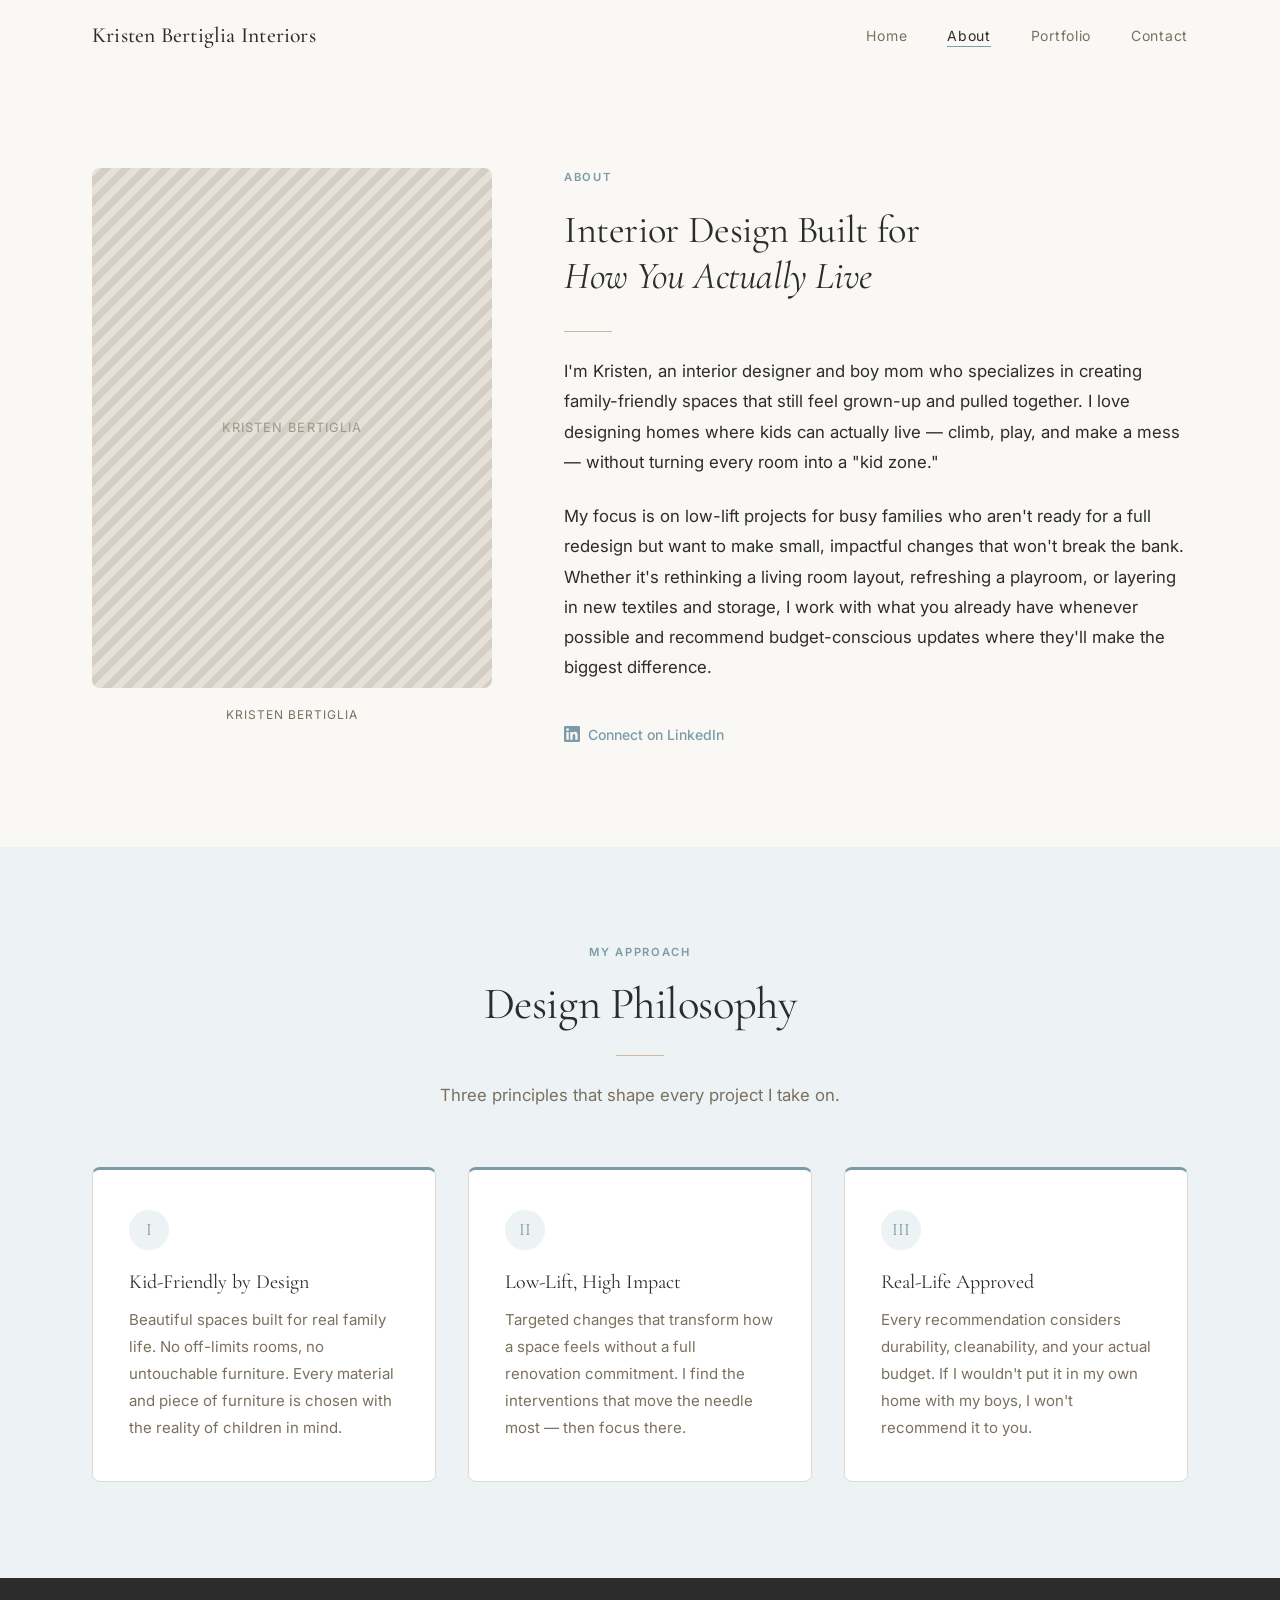
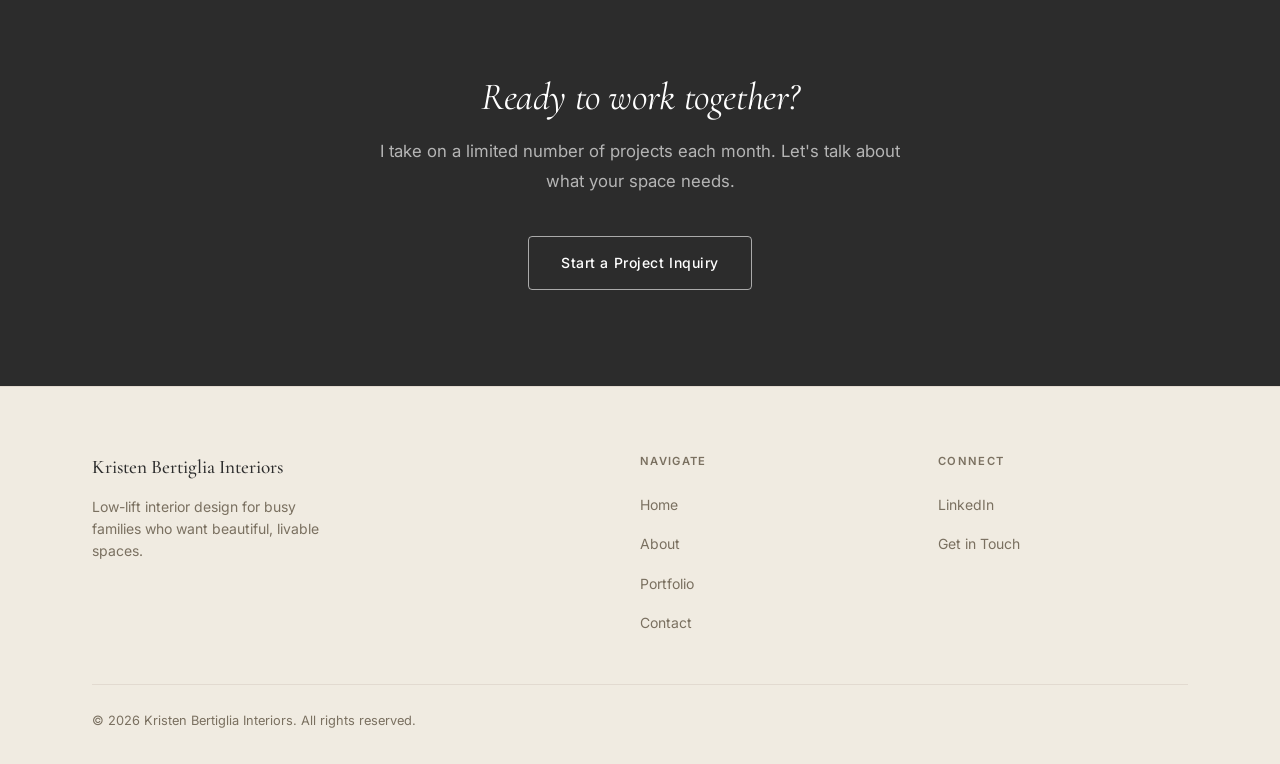
==== about/index.html @ 565deb94 "Initial build: Kristen Bertiglia Interiors website Full static site with Home, About, Portfolio grid" ====
<!DOCTYPE html>
<html lang="en">
<head>
  <meta charset="UTF-8">
  <meta name="viewport" content="width=device-width, initial-scale=1.0">
  <title>About — Kristen Bertiglia Interiors</title>
  <meta name="description" content="I'm Kristen, an interior designer and boy mom who specializes in creating family-friendly spaces that still feel grown-up and pulled together.">
  <link rel="preconnect" href="https://fonts.googleapis.com">
  <link rel="preconnect" href="https://fonts.gstatic.com" crossorigin>
  <link href="https://fonts.googleapis.com/css2?family=Cormorant+Garamond:ital,wght@0,300;0,400;0,500;0,600;1,300;1,400;1,500&family=Inter:wght@300;400;500;600&display=swap" rel="stylesheet">
  <link rel="stylesheet" href="../css/styles.css">
</head>
<body>

  <!-- ─── Navigation ──────────────────────────────────────────────────────── -->
  <nav class="site-nav" role="navigation" aria-label="Main navigation">
    <div class="container nav-inner">
      <a href="/" class="nav-logo">Kristen Bertiglia Interiors</a>
      <button class="nav-hamburger" aria-label="Toggle navigation" aria-expanded="false">
        <span></span>
        <span></span>
        <span></span>
      </button>
      <ul class="nav-links" role="list">
        <li><a href="/">Home</a></li>
        <li><a href="/about/" class="active">About</a></li>
        <li><a href="/portfolio/">Portfolio</a></li>
        <li><a href="/contact/">Contact</a></li>
      </ul>
    </div>
  </nav>

  <main>

    <!-- ─── Intro ──────────────────────────────────────────────────────────── -->
    <section class="section">
      <div class="container">
        <div class="about-intro">
          <!-- Headshot placeholder -->
          <div class="about-headshot fade-in">
            <div class="img-placeholder img-placeholder--portrait" data-label="Kristen Bertiglia"></div>
            <p class="about-name-tag">Kristen Bertiglia</p>
          </div>

          <!-- About text -->
          <div class="about-text fade-in">
            <span class="eyebrow" style="display:block; font-size:0.7rem; font-weight:600; letter-spacing:0.15em; text-transform:uppercase; color:var(--color-accent); margin-bottom:20px;">About</span>
            <h2>Interior Design Built for<br><em>How You Actually Live</em></h2>
            <div class="divider"></div>
            <p>I'm Kristen, an interior designer and boy mom who specializes in creating family-friendly spaces that still feel grown-up and pulled together. I love designing homes where kids can actually live — climb, play, and make a mess — without turning every room into a "kid zone."</p>
            <p>My focus is on low-lift projects for busy families who aren't ready for a full redesign but want to make small, impactful changes that won't break the bank. Whether it's rethinking a living room layout, refreshing a playroom, or layering in new textiles and storage, I work with what you already have whenever possible and recommend budget-conscious updates where they'll make the biggest difference.</p>
            <a href="https://www.linkedin.com/in/kristenbertiglia" target="_blank" rel="noopener noreferrer" class="about-link">
              <svg xmlns="http://www.w3.org/2000/svg" viewBox="0 0 24 24" fill="currentColor" aria-hidden="true">
                <path d="M20.447 20.452h-3.554v-5.569c0-1.328-.027-3.037-1.852-3.037-1.853 0-2.136 1.445-2.136 2.939v5.667H9.351V9h3.414v1.561h.046c.477-.9 1.637-1.85 3.37-1.85 3.601 0 4.267 2.37 4.267 5.455v6.286zM5.337 7.433a2.062 2.062 0 01-2.063-2.065 2.064 2.064 0 112.063 2.065zm1.782 13.019H3.555V9h3.564v11.452zM22.225 0H1.771C.792 0 0 .774 0 1.729v20.542C0 23.227.792 24 1.771 24h20.451C23.2 24 24 23.227 24 22.271V1.729C24 .774 23.2 0 22.222 0h.003z"/>
              </svg>
              Connect on LinkedIn
            </a>
          </div>
        </div>
      </div>
    </section>

    <!-- ─── Design Philosophy ──────────────────────────────────────────────── -->
    <section class="section section--light">
      <div class="container">
        <div class="section-header section-header--center fade-in">
          <span class="eyebrow">My Approach</span>
          <h2>Design Philosophy</h2>
          <div class="divider divider--center"></div>
          <p>Three principles that shape every project I take on.</p>
        </div>
        <div class="grid-3 fade-in">
          <div class="pillar-card">
            <div class="pillar-icon">I</div>
            <h3>Kid-Friendly by Design</h3>
            <p>Beautiful spaces built for real family life. No off-limits rooms, no untouchable furniture. Every material and piece of furniture is chosen with the reality of children in mind.</p>
          </div>
          <div class="pillar-card">
            <div class="pillar-icon">II</div>
            <h3>Low-Lift, High Impact</h3>
            <p>Targeted changes that transform how a space feels without a full renovation commitment. I find the interventions that move the needle most — then focus there.</p>
          </div>
          <div class="pillar-card">
            <div class="pillar-icon">III</div>
            <h3>Real-Life Approved</h3>
            <p>Every recommendation considers durability, cleanability, and your actual budget. If I wouldn't put it in my own home with my boys, I won't recommend it to you.</p>
          </div>
        </div>
      </div>
    </section>

    <!-- ─── CTA ────────────────────────────────────────────────────────────── -->
    <section class="cta-section">
      <div class="container">
        <div class="fade-in">
          <h2>Ready to work together?</h2>
          <p>I take on a limited number of projects each month. Let's talk about what your space needs.</p>
          <a href="/contact/" class="btn btn-outline-white">Start a Project Inquiry</a>
        </div>
      </div>
    </section>

  </main>

  <!-- ─── Footer ────────────────────────────────────────────────────────────── -->
  <footer class="site-footer">
    <div class="container">
      <div class="footer-grid">
        <div>
          <span class="footer-brand-name">Kristen Bertiglia Interiors</span>
          <p class="footer-tagline">Low-lift interior design for busy families who want beautiful, livable spaces.</p>
        </div>
        <div>
          <p class="footer-col-title">Navigate</p>
          <ul class="footer-links">
            <li><a href="/">Home</a></li>
            <li><a href="/about/">About</a></li>
            <li><a href="/portfolio/">Portfolio</a></li>
            <li><a href="/contact/">Contact</a></li>
          </ul>
        </div>
        <div>
          <p class="footer-col-title">Connect</p>
          <ul class="footer-links">
            <li><a href="https://www.linkedin.com/in/kristenbertiglia" target="_blank" rel="noopener noreferrer">LinkedIn</a></li>
            <li><a href="/contact/">Get in Touch</a></li>
          </ul>
        </div>
      </div>
      <div class="footer-bottom">
        <p class="footer-copyright">&copy; 2026 Kristen Bertiglia Interiors. All rights reserved.</p>
      </div>
    </div>
  </footer>

  <script src="../js/projects.js"></script>
  <script src="../js/main.js"></script>

</body>
</html>
---- css/styles.css ----
/* ═══════════════════════════════════════════════════════════════════════════
   Kristen Bertiglia Interiors — Shared Stylesheet
   ═══════════════════════════════════════════════════════════════════════════ */

/* ─── Custom Properties ───────────────────────────────────────────────────── */
:root {
  --color-bg:      #FAF8F5;
  --color-text:    #2C2C2C;
  --color-accent:  #7A9BA8;
  --color-light:   #EDF2F4;
  --color-tan:     #C9B99A;
  --color-tan-light: #F0EBE1;
  --color-border:  #E2DAD0;
  --color-muted:   #7A7060;
  --color-white:   #FFFFFF;

  --font-heading: 'Cormorant Garamond', Georgia, serif;
  --font-body:    'Inter', system-ui, -apple-system, sans-serif;

  --nav-height:   72px;
  --section-pad:  96px;
  --section-pad-sm: 56px;
  --container:    1160px;
  --radius:       4px;
  --radius-md:    8px;

  --shadow-sm: 0 1px 3px rgba(44, 44, 44, 0.06);
  --shadow-md: 0 4px 16px rgba(44, 44, 44, 0.08);
  --shadow-lg: 0 8px 32px rgba(44, 44, 44, 0.10);

  --transition: 0.22s ease;
}

/* ─── Reset & Base ────────────────────────────────────────────────────────── */
*, *::before, *::after {
  box-sizing: border-box;
  margin: 0;
  padding: 0;
}

html {
  scroll-behavior: smooth;
  -webkit-text-size-adjust: 100%;
  font-size: 16px;
}

body {
  font-family: var(--font-body);
  background-color: var(--color-bg);
  color: var(--color-text);
  line-height: 1.7;
  -webkit-font-smoothing: antialiased;
  -moz-osx-font-smoothing: grayscale;
}

img {
  display: block;
  max-width: 100%;
  height: auto;
}

a {
  color: inherit;
  text-decoration: none;
}

ul, ol {
  list-style: none;
}

button, input, select, textarea {
  font-family: inherit;
  font-size: inherit;
}

/* ─── Typography ──────────────────────────────────────────────────────────── */
h1, h2, h3, h4, h5, h6 {
  font-family: var(--font-heading);
  font-weight: 400;
  line-height: 1.2;
  color: var(--color-text);
}

h1 { font-size: clamp(2.4rem, 5vw, 4.2rem); letter-spacing: -0.01em; }
h2 { font-size: clamp(1.9rem, 3.5vw, 3rem);  letter-spacing: -0.01em; }
h3 { font-size: clamp(1.4rem, 2.5vw, 2rem);  }
h4 { font-size: 1.25rem; }

p {
  font-size: 1rem;
  line-height: 1.8;
  color: var(--color-text);
  max-width: 68ch;
}

.text-muted {
  color: var(--color-muted);
  font-size: 0.875rem;
  letter-spacing: 0.06em;
  text-transform: uppercase;
}

/* ─── Layout Utilities ────────────────────────────────────────────────────── */
.container {
  width: 100%;
  max-width: var(--container);
  margin-left: auto;
  margin-right: auto;
  padding-left: 32px;
  padding-right: 32px;
}

.section {
  padding-top: var(--section-pad);
  padding-bottom: var(--section-pad);
}

.section--sm {
  padding-top: var(--section-pad-sm);
  padding-bottom: var(--section-pad-sm);
}

.section--light {
  background-color: var(--color-light);
}

.section--tan {
  background-color: var(--color-tan-light);
}

.grid-2 {
  display: grid;
  grid-template-columns: 1fr 1fr;
  gap: 48px;
}

.grid-3 {
  display: grid;
  grid-template-columns: repeat(3, 1fr);
  gap: 32px;
}

.grid-4 {
  display: grid;
  grid-template-columns: repeat(4, 1fr);
  gap: 24px;
}

/* ─── Fade-in animation ───────────────────────────────────────────────────── */
.fade-in {
  opacity: 0;
  transform: translateY(20px);
  transition: opacity 0.55s ease, transform 0.55s ease;
}

.fade-in.visible {
  opacity: 1;
  transform: translateY(0);
}

/* ─── Buttons ─────────────────────────────────────────────────────────────── */
.btn {
  display: inline-flex;
  align-items: center;
  justify-content: center;
  gap: 8px;
  padding: 14px 32px;
  border-radius: var(--radius);
  font-family: var(--font-body);
  font-size: 0.875rem;
  font-weight: 500;
  letter-spacing: 0.04em;
  cursor: pointer;
  transition: background-color var(--transition), color var(--transition),
              border-color var(--transition), box-shadow var(--transition),
              transform var(--transition);
  border: 1.5px solid transparent;
  white-space: nowrap;
  text-decoration: none;
}

.btn:hover {
  transform: translateY(-1px);
}

.btn-primary {
  background-color: var(--color-accent);
  color: var(--color-white);
  border-color: var(--color-accent);
}

.btn-primary:hover {
  background-color: #6A8B98;
  border-color: #6A8B98;
  box-shadow: var(--shadow-md);
}

.btn-secondary {
  background-color: transparent;
  color: var(--color-text);
  border-color: var(--color-tan);
}

.btn-secondary:hover {
  background-color: var(--color-tan-light);
  border-color: var(--color-tan);
}

.btn-outline-white {
  background-color: transparent;
  color: var(--color-white);
  border-color: rgba(255, 255, 255, 0.6);
}

.btn-outline-white:hover {
  background-color: rgba(255, 255, 255, 0.12);
}

/* ─── Placeholder image ───────────────────────────────────────────────────── */
.img-placeholder {
  background-color: #DDD8D0;
  background-image: linear-gradient(135deg, #E5E0D8 25%, #D4CEC5 25%, #D4CEC5 50%, #E5E0D8 50%, #E5E0D8 75%, #D4CEC5 75%, #D4CEC5);
  background-size: 20px 20px;
  display: flex;
  align-items: center;
  justify-content: center;
  width: 100%;
  position: relative;
  overflow: hidden;
}

.img-placeholder::after {
  content: attr(data-label);
  position: absolute;
  inset: 0;
  display: flex;
  align-items: center;
  justify-content: center;
  color: #9E978C;
  font-family: var(--font-body);
  font-size: 0.8rem;
  letter-spacing: 0.08em;
  text-transform: uppercase;
}

.img-placeholder--4x3 { padding-bottom: 75%; }
.img-placeholder--3x2 { padding-bottom: 66.67%; }
.img-placeholder--1x1 { padding-bottom: 100%; }
.img-placeholder--16x9 { padding-bottom: 56.25%; }
.img-placeholder--portrait { padding-bottom: 130%; }

/* ─── Navigation ──────────────────────────────────────────────────────────── */
.site-nav {
  position: sticky;
  top: 0;
  z-index: 100;
  height: var(--nav-height);
  background-color: var(--color-bg);
  border-bottom: 1px solid transparent;
  transition: border-color var(--transition), box-shadow var(--transition);
}

.site-nav.scrolled {
  border-bottom-color: var(--color-border);
  box-shadow: var(--shadow-sm);
}

.nav-inner {
  height: 100%;
  display: flex;
  align-items: center;
  justify-content: space-between;
  gap: 32px;
}

.nav-logo {
  font-family: var(--font-heading);
  font-size: 1.35rem;
  font-weight: 500;
  color: var(--color-text);
  letter-spacing: 0.01em;
  flex-shrink: 0;
  line-height: 1.2;
  text-decoration: none;
}

.nav-logo:hover {
  color: var(--color-accent);
}

.nav-links {
  display: flex;
  align-items: center;
  gap: 40px;
}

.nav-links a {
  font-family: var(--font-body);
  font-size: 0.875rem;
  font-weight: 400;
  letter-spacing: 0.05em;
  color: var(--color-muted);
  text-decoration: none;
  transition: color var(--transition);
  position: relative;
}

.nav-links a::after {
  content: '';
  position: absolute;
  bottom: -3px;
  left: 0;
  width: 0;
  height: 1px;
  background-color: var(--color-accent);
  transition: width var(--transition);
}

.nav-links a:hover,
.nav-links a.active {
  color: var(--color-text);
}

.nav-links a:hover::after,
.nav-links a.active::after {
  width: 100%;
}

/* Hamburger */
.nav-hamburger {
  display: none;
  flex-direction: column;
  justify-content: center;
  align-items: center;
  gap: 5px;
  width: 40px;
  height: 40px;
  background: none;
  border: none;
  cursor: pointer;
  padding: 4px;
  border-radius: var(--radius);
  transition: background-color var(--transition);
}

.nav-hamburger:hover {
  background-color: var(--color-light);
}

.nav-hamburger span {
  display: block;
  width: 22px;
  height: 1.5px;
  background-color: var(--color-text);
  border-radius: 2px;
  transition: transform var(--transition), opacity var(--transition);
  transform-origin: center;
}

.nav-hamburger.active span:nth-child(1) {
  transform: translateY(6.5px) rotate(45deg);
}

.nav-hamburger.active span:nth-child(2) {
  opacity: 0;
}

.nav-hamburger.active span:nth-child(3) {
  transform: translateY(-6.5px) rotate(-45deg);
}

/* ─── Footer ──────────────────────────────────────────────────────────────── */
.site-footer {
  background-color: var(--color-tan-light);
  border-top: 1px solid var(--color-border);
  padding-top: 64px;
  padding-bottom: 32px;
}

.footer-grid {
  display: grid;
  grid-template-columns: 2fr 1fr 1fr;
  gap: 48px;
  margin-bottom: 48px;
}

.footer-brand-name {
  font-family: var(--font-heading);
  font-size: 1.2rem;
  font-weight: 500;
  color: var(--color-text);
  margin-bottom: 12px;
  display: block;
}

.footer-tagline {
  font-size: 0.875rem;
  color: var(--color-muted);
  line-height: 1.6;
  max-width: 28ch;
}

.footer-col-title {
  font-family: var(--font-body);
  font-size: 0.7rem;
  font-weight: 600;
  letter-spacing: 0.12em;
  text-transform: uppercase;
  color: var(--color-muted);
  margin-bottom: 20px;
}

.footer-links {
  display: flex;
  flex-direction: column;
  gap: 12px;
}

.footer-links a {
  font-size: 0.875rem;
  color: var(--color-muted);
  text-decoration: none;
  transition: color var(--transition);
}

.footer-links a:hover {
  color: var(--color-text);
}

.footer-bottom {
  padding-top: 24px;
  border-top: 1px solid var(--color-border);
  display: flex;
  align-items: center;
  justify-content: space-between;
  gap: 16px;
}

.footer-copyright {
  font-size: 0.8rem;
  color: var(--color-muted);
}

/* ─── Section Header ──────────────────────────────────────────────────────── */
.section-header {
  margin-bottom: 56px;
}

.section-header--center {
  text-align: center;
}

.section-header .eyebrow {
  display: block;
  font-size: 0.7rem;
  font-weight: 600;
  letter-spacing: 0.15em;
  text-transform: uppercase;
  color: var(--color-accent);
  margin-bottom: 16px;
}

.section-header h2 {
  margin-bottom: 16px;
}

.section-header p {
  color: var(--color-muted);
  font-size: 1.05rem;
}

.section-header--center p {
  margin-left: auto;
  margin-right: auto;
}

/* ─── Hero ────────────────────────────────────────────────────────────────── */
.hero {
  padding-top: calc(var(--section-pad) * 1.4);
  padding-bottom: calc(var(--section-pad) * 1.4);
  background-color: var(--color-bg);
  position: relative;
  overflow: hidden;
}

.hero::before {
  content: '';
  position: absolute;
  top: -60px;
  right: -120px;
  width: 480px;
  height: 480px;
  background: radial-gradient(circle, rgba(201, 185, 154, 0.18) 0%, transparent 70%);
  pointer-events: none;
}

.hero::after {
  content: '';
  position: absolute;
  bottom: -80px;
  left: -80px;
  width: 360px;
  height: 360px;
  background: radial-gradient(circle, rgba(122, 155, 168, 0.12) 0%, transparent 70%);
  pointer-events: none;
}

.hero-content {
  position: relative;
  z-index: 1;
  max-width: 820px;
}

.hero-eyebrow {
  display: inline-block;
  font-size: 0.7rem;
  font-weight: 600;
  letter-spacing: 0.15em;
  text-transform: uppercase;
  color: var(--color-accent);
  margin-bottom: 28px;
}

.hero h1 {
  font-size: clamp(2.6rem, 5.5vw, 4.8rem);
  line-height: 1.1;
  margin-bottom: 28px;
  font-style: italic;
  font-weight: 400;
}

.hero h1 em {
  font-style: normal;
  color: var(--color-accent);
}

.hero-sub {
  font-size: 1.1rem;
  color: var(--color-muted);
  line-height: 1.75;
  margin-bottom: 44px;
  max-width: 58ch;
}

.hero-actions {
  display: flex;
  gap: 16px;
  flex-wrap: wrap;
}

/* ─── Services Cards ──────────────────────────────────────────────────────── */
.service-card {
  padding: 40px 36px;
  background-color: var(--color-white);
  border: 1px solid var(--color-border);
  border-radius: var(--radius-md);
  transition: box-shadow var(--transition), transform var(--transition), border-color var(--transition);
}

.service-card:hover {
  box-shadow: var(--shadow-md);
  transform: translateY(-3px);
  border-color: var(--color-tan);
}

.service-card-number {
  display: inline-block;
  font-family: var(--font-heading);
  font-size: 2rem;
  color: var(--color-tan);
  margin-bottom: 20px;
  line-height: 1;
}

.service-card h3 {
  font-size: 1.3rem;
  margin-bottom: 14px;
}

.service-card p {
  font-size: 0.9375rem;
  color: var(--color-muted);
  line-height: 1.75;
  max-width: none;
}

/* ─── Portfolio Cards ─────────────────────────────────────────────────────── */
.project-card {
  display: block;
  background: var(--color-white);
  border: 1px solid var(--color-border);
  border-radius: var(--radius-md);
  overflow: hidden;
  text-decoration: none;
  transition: box-shadow var(--transition), transform var(--transition);
}

.project-card:hover {
  box-shadow: var(--shadow-lg);
  transform: translateY(-4px);
}

.project-card:hover .project-card-img .img-placeholder {
  transform: scale(1.03);
}

.project-card-img {
  overflow: hidden;
}

.project-card-img .img-placeholder {
  transition: transform 0.4s ease;
}

.project-card-body {
  padding: 24px 28px 28px;
}

.project-card-tag {
  display: inline-block;
  font-size: 0.68rem;
  font-weight: 600;
  letter-spacing: 0.1em;
  text-transform: uppercase;
  color: var(--color-accent);
  margin-bottom: 10px;
}

.project-card-title {
  font-family: var(--font-heading);
  font-size: 1.35rem;
  font-weight: 400;
  color: var(--color-text);
  margin-bottom: 6px;
  line-height: 1.25;
}

.project-card-location {
  font-size: 0.8rem;
  color: var(--color-muted);
  letter-spacing: 0.03em;
}

/* Portfolio grid page */
.portfolio-grid {
  display: grid;
  grid-template-columns: repeat(3, 1fr);
  gap: 28px;
}

/* ─── Featured Projects Strip ─────────────────────────────────────────────── */
.featured-strip {
  display: grid;
  grid-template-columns: repeat(3, 1fr);
  gap: 28px;
}

/* ─── CTA Section ─────────────────────────────────────────────────────────── */
.cta-section {
  background-color: var(--color-text);
  color: var(--color-white);
  padding-top: 96px;
  padding-bottom: 96px;
  text-align: center;
}

.cta-section h2 {
  color: var(--color-white);
  font-size: clamp(1.8rem, 3vw, 2.8rem);
  margin-bottom: 16px;
  font-style: italic;
}

.cta-section p {
  color: rgba(255, 255, 255, 0.65);
  font-size: 1.05rem;
  margin: 0 auto 40px;
  max-width: 50ch;
}

/* ─── About Page ──────────────────────────────────────────────────────────── */
.about-intro {
  display: grid;
  grid-template-columns: 400px 1fr;
  gap: 72px;
  align-items: start;
}

.about-headshot {
  position: sticky;
  top: calc(var(--nav-height) + 32px);
}

.about-headshot .img-placeholder {
  border-radius: var(--radius-md);
}

.about-name-tag {
  font-family: var(--font-body);
  font-size: 0.75rem;
  letter-spacing: 0.08em;
  text-transform: uppercase;
  color: var(--color-muted);
  margin-top: 16px;
  text-align: center;
}

.about-text h2 {
  font-size: clamp(1.8rem, 3vw, 2.6rem);
  margin-bottom: 32px;
}

.about-text p {
  font-size: 1.05rem;
  color: var(--color-text);
  margin-bottom: 24px;
  max-width: none;
}

.about-link {
  display: inline-flex;
  align-items: center;
  gap: 8px;
  font-size: 0.875rem;
  color: var(--color-accent);
  text-decoration: none;
  font-weight: 500;
  margin-top: 16px;
  transition: color var(--transition);
}

.about-link:hover {
  color: #5F8290;
}

.about-link svg {
  width: 16px;
  height: 16px;
}

/* Philosophy pillars */
.pillar-card {
  padding: 40px 36px;
  background: var(--color-white);
  border: 1px solid var(--color-border);
  border-radius: var(--radius-md);
  border-top: 3px solid var(--color-accent);
}

.pillar-icon {
  width: 40px;
  height: 40px;
  border-radius: 50%;
  background-color: var(--color-light);
  display: flex;
  align-items: center;
  justify-content: center;
  margin-bottom: 20px;
  font-family: var(--font-heading);
  font-size: 1.1rem;
  color: var(--color-accent);
}

.pillar-card h3 {
  font-size: 1.25rem;
  margin-bottom: 12px;
}

.pillar-card p {
  font-size: 0.9375rem;
  color: var(--color-muted);
  max-width: none;
}

/* ─── Portfolio Page ──────────────────────────────────────────────────────── */
.portfolio-header {
  padding-top: calc(var(--section-pad) * 0.9);
  padding-bottom: 56px;
  border-bottom: 1px solid var(--color-border);
  margin-bottom: 56px;
}

.portfolio-header h1 {
  margin-bottom: 16px;
  font-style: italic;
}

.portfolio-header p {
  font-size: 1.05rem;
  color: var(--color-muted);
  max-width: 52ch;
}

/* ─── Project Detail Page ─────────────────────────────────────────────────── */
.project-detail-hero {
  padding-top: calc(var(--section-pad) * 0.9);
  padding-bottom: 56px;
  border-bottom: 1px solid var(--color-border);
}

.project-back {
  display: inline-flex;
  align-items: center;
  gap: 6px;
  font-size: 0.8rem;
  color: var(--color-muted);
  text-decoration: none;
  letter-spacing: 0.05em;
  margin-bottom: 40px;
  transition: color var(--transition);
}

.project-back:hover {
  color: var(--color-text);
}

.project-back svg {
  width: 14px;
  height: 14px;
}

.project-detail-hero h1 {
  margin-bottom: 12px;
  font-style: italic;
}

.project-detail-location {
  font-size: 0.875rem;
  color: var(--color-muted);
  margin-bottom: 40px;
  display: flex;
  align-items: center;
  gap: 8px;
}

.project-meta-row {
  display: grid;
  grid-template-columns: repeat(3, 1fr);
  gap: 24px;
  padding: 32px 0;
  border-top: 1px solid var(--color-border);
  border-bottom: 1px solid var(--color-border);
}

.project-meta-item label {
  display: block;
  font-size: 0.7rem;
  font-weight: 600;
  letter-spacing: 0.12em;
  text-transform: uppercase;
  color: var(--color-muted);
  margin-bottom: 8px;
}

.project-meta-item span,
.project-meta-item p {
  font-size: 0.9375rem;
  color: var(--color-text);
  font-weight: 400;
  line-height: 1.6;
  max-width: none;
}

.project-services-list {
  display: flex;
  flex-wrap: wrap;
  gap: 8px;
  margin-top: 4px;
}

.service-tag {
  display: inline-block;
  padding: 4px 12px;
  background-color: var(--color-light);
  border-radius: 100px;
  font-size: 0.775rem;
  color: var(--color-text);
  letter-spacing: 0.02em;
}

.project-body {
  padding-top: 64px;
  padding-bottom: 64px;
}

.project-body-inner {
  display: grid;
  grid-template-columns: 1fr 340px;
  gap: 80px;
  align-items: start;
}

.project-narrative p {
  font-size: 1.0625rem;
  line-height: 1.85;
  color: var(--color-text);
  margin-bottom: 24px;
  max-width: none;
}

.project-narrative p:last-child {
  margin-bottom: 0;
}

.project-scope-box {
  background: var(--color-tan-light);
  border: 1px solid var(--color-border);
  border-radius: var(--radius-md);
  padding: 32px;
  position: sticky;
  top: calc(var(--nav-height) + 32px);
}

.project-scope-box label {
  display: block;
  font-size: 0.68rem;
  font-weight: 600;
  letter-spacing: 0.12em;
  text-transform: uppercase;
  color: var(--color-accent);
  margin-bottom: 12px;
}

.project-scope-box p {
  font-size: 0.9375rem;
  color: var(--color-text);
  line-height: 1.7;
  max-width: none;
  margin-bottom: 0;
}

.project-gallery {
  padding-bottom: 80px;
}

.project-gallery-grid {
  display: grid;
  grid-template-columns: repeat(2, 1fr);
  gap: 20px;
}

.project-gallery-grid .img-placeholder:first-child:nth-last-child(odd):last-child {
  grid-column: 1 / -1;
}

/* ─── Contact Page ────────────────────────────────────────────────────────── */
.contact-layout {
  display: grid;
  grid-template-columns: 1fr 480px;
  gap: 80px;
  align-items: start;
}

.contact-intro h1 {
  font-size: clamp(2rem, 3.5vw, 3.2rem);
  margin-bottom: 24px;
  font-style: italic;
}

.contact-intro p {
  font-size: 1.05rem;
  color: var(--color-muted);
  margin-bottom: 40px;
  max-width: none;
}

.contact-detail-list {
  display: flex;
  flex-direction: column;
  gap: 20px;
  margin-top: 48px;
  padding-top: 40px;
  border-top: 1px solid var(--color-border);
}

.contact-detail {
  display: flex;
  align-items: flex-start;
  gap: 16px;
}

.contact-detail-icon {
  width: 36px;
  height: 36px;
  border-radius: 50%;
  background-color: var(--color-light);
  display: flex;
  align-items: center;
  justify-content: center;
  flex-shrink: 0;
  color: var(--color-accent);
}

.contact-detail-icon svg {
  width: 16px;
  height: 16px;
}

.contact-detail-text {
  padding-top: 4px;
}

.contact-detail-text label {
  display: block;
  font-size: 0.7rem;
  font-weight: 600;
  letter-spacing: 0.1em;
  text-transform: uppercase;
  color: var(--color-muted);
  margin-bottom: 4px;
}

.contact-detail-text a,
.contact-detail-text span {
  font-size: 0.9375rem;
  color: var(--color-text);
  text-decoration: none;
  transition: color var(--transition);
}

.contact-detail-text a:hover {
  color: var(--color-accent);
}

/* Contact Form */
.contact-form-wrap {
  background: var(--color-white);
  border: 1px solid var(--color-border);
  border-radius: var(--radius-md);
  padding: 48px 44px;
  box-shadow: var(--shadow-sm);
}

.contact-form-wrap h2 {
  font-size: 1.6rem;
  margin-bottom: 32px;
}

.form-row {
  display: grid;
  grid-template-columns: 1fr 1fr;
  gap: 16px;
}

.form-group {
  display: flex;
  flex-direction: column;
  gap: 8px;
  margin-bottom: 20px;
}

.form-group label {
  font-size: 0.78rem;
  font-weight: 500;
  letter-spacing: 0.05em;
  text-transform: uppercase;
  color: var(--color-muted);
}

.form-group input,
.form-group select,
.form-group textarea {
  padding: 12px 16px;
  border: 1.5px solid var(--color-border);
  border-radius: var(--radius);
  background: var(--color-bg);
  color: var(--color-text);
  font-size: 0.9375rem;
  transition: border-color var(--transition), box-shadow var(--transition);
  -webkit-appearance: none;
  appearance: none;
  outline: none;
  width: 100%;
}

.form-group select {
  background-image: url("data:image/svg+xml,%3Csvg xmlns='http://www.w3.org/2000/svg' width='12' height='8' viewBox='0 0 12 8'%3E%3Cpath d='M1 1l5 5 5-5' stroke='%237A7060' stroke-width='1.5' fill='none' stroke-linecap='round' stroke-linejoin='round'/%3E%3C/svg%3E");
  background-repeat: no-repeat;
  background-position: right 14px center;
  padding-right: 36px;
  cursor: pointer;
}

.form-group input:focus,
.form-group select:focus,
.form-group textarea:focus {
  border-color: var(--color-accent);
  box-shadow: 0 0 0 3px rgba(122, 155, 168, 0.15);
}

.form-group textarea {
  resize: vertical;
  min-height: 120px;
  line-height: 1.6;
}

.form-group input::placeholder,
.form-group textarea::placeholder {
  color: var(--color-muted);
  opacity: 0.6;
}

.form-submit {
  margin-top: 8px;
  width: 100%;
}

.form-note {
  font-size: 0.78rem;
  color: var(--color-muted);
  text-align: center;
  margin-top: 16px;
  line-height: 1.5;
}

/* ─── Page Not Found / Error ──────────────────────────────────────────────── */
.error-page {
  min-height: 60vh;
  display: flex;
  align-items: center;
  justify-content: center;
  text-align: center;
}

.error-page h1 {
  font-size: 4rem;
  color: var(--color-tan);
  margin-bottom: 16px;
}

.error-page p {
  color: var(--color-muted);
  margin: 0 auto 32px;
}

/* ─── Divider ─────────────────────────────────────────────────────────────── */
.divider {
  width: 48px;
  height: 1px;
  background-color: var(--color-tan);
  margin: 24px 0;
}

.divider--center {
  margin-left: auto;
  margin-right: auto;
}

/* ════════════════════════════════════════════════════════════════════════════
   RESPONSIVE
   ════════════════════════════════════════════════════════════════════════════ */

@media (max-width: 1024px) {
  :root {
    --section-pad: 72px;
  }

  .container {
    padding-left: 24px;
    padding-right: 24px;
  }

  .about-intro {
    grid-template-columns: 320px 1fr;
    gap: 48px;
  }

  .contact-layout {
    grid-template-columns: 1fr;
    gap: 56px;
  }

  .contact-form-wrap {
    padding: 40px 36px;
  }

  .portfolio-grid {
    grid-template-columns: repeat(2, 1fr);
    gap: 24px;
  }

  .project-body-inner {
    grid-template-columns: 1fr;
    gap: 40px;
  }

  .project-scope-box {
    position: static;
    order: -1;
  }

  .footer-grid {
    grid-template-columns: 1fr 1fr;
    gap: 36px;
  }

  .footer-grid > *:first-child {
    grid-column: 1 / -1;
  }
}

@media (max-width: 768px) {
  :root {
    --section-pad: 56px;
    --nav-height: 64px;
  }

  .container {
    padding-left: 20px;
    padding-right: 20px;
  }

  /* Nav mobile */
  .nav-hamburger {
    display: flex;
  }

  .nav-links {
    position: fixed;
    top: var(--nav-height);
    left: 0;
    right: 0;
    bottom: 0;
    background-color: var(--color-bg);
    flex-direction: column;
    align-items: center;
    justify-content: center;
    gap: 36px;
    opacity: 0;
    pointer-events: none;
    transition: opacity var(--transition);
    z-index: 99;
    border-top: 1px solid var(--color-border);
  }

  .nav-links.open {
    opacity: 1;
    pointer-events: auto;
  }

  .nav-links a {
    font-size: 1.1rem;
    letter-spacing: 0.08em;
  }

  /* Grid adjustments */
  .grid-2,
  .grid-3,
  .grid-4,
  .featured-strip,
  .portfolio-grid {
    grid-template-columns: 1fr;
    gap: 24px;
  }

  .hero h1 {
    font-size: clamp(2.2rem, 8vw, 3rem);
  }

  .hero-actions {
    flex-direction: column;
    align-items: flex-start;
  }

  .about-intro {
    grid-template-columns: 1fr;
    gap: 40px;
  }

  .about-headshot {
    position: static;
    max-width: 280px;
  }

  .project-meta-row {
    grid-template-columns: 1fr;
    gap: 20px;
  }

  .project-gallery-grid {
    grid-template-columns: 1fr;
  }

  .form-row {
    grid-template-columns: 1fr;
  }

  .contact-form-wrap {
    padding: 32px 24px;
  }

  .footer-grid {
    grid-template-columns: 1fr;
    gap: 36px;
  }

  .footer-bottom {
    flex-direction: column;
    text-align: center;
    gap: 8px;
  }

  .cta-section {
    padding-top: 64px;
    padding-bottom: 64px;
  }
}

@media (max-width: 480px) {
  .container {
    padding-left: 16px;
    padding-right: 16px;
  }

  .service-card,
  .pillar-card {
    padding: 32px 24px;
  }

  .hero {
    padding-top: 64px;
    padding-bottom: 64px;
  }

  .btn {
    padding: 13px 26px;
    font-size: 0.825rem;
  }
}
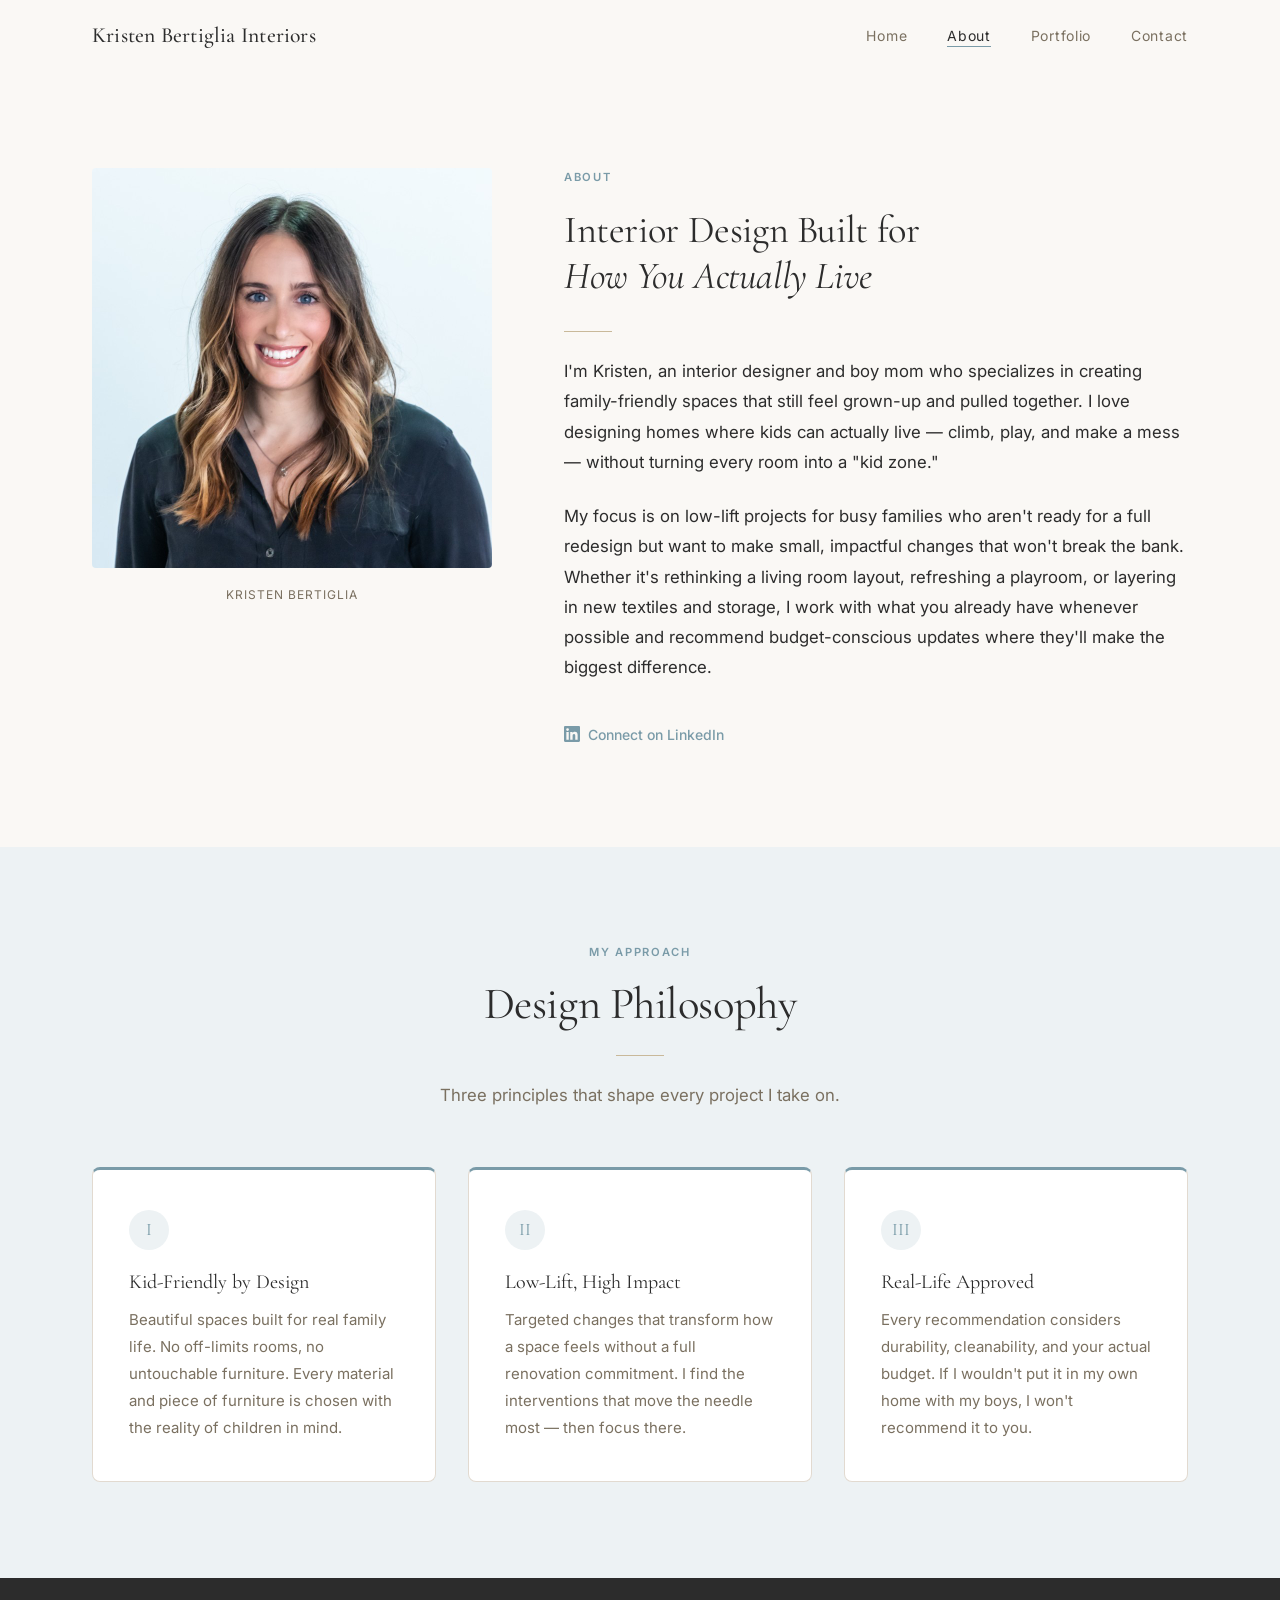
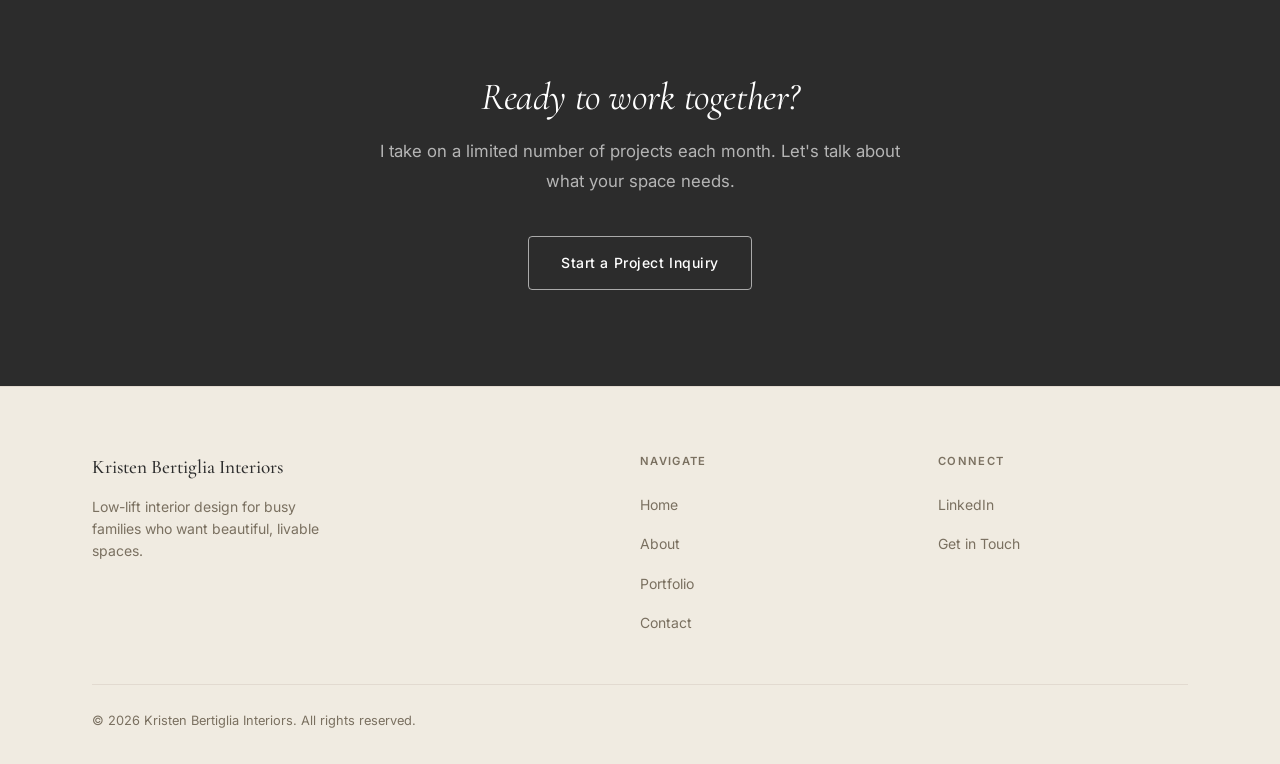
==== commit e6b25244: "Add Kristen's headshot to home hero and about page Co-Authored-By: Claude Sonnet 4.6 <noreply@anthro" ====
--- a/about/index.html
+++ b/about/index.html
@@ -38,7 +38,7 @@
         <div class="about-intro">
           <!-- Headshot placeholder -->
           <div class="about-headshot fade-in">
-            <div class="img-placeholder img-placeholder--portrait" data-label="Kristen Bertiglia"></div>
+            <img src="../images/kristen.jpeg" alt="Kristen Bertiglia" style="width:100%; border-radius:4px; display:block; object-fit:cover;">
             <p class="about-name-tag">Kristen Bertiglia</p>
           </div>
 
--- a/css/styles.css
+++ b/css/styles.css
@@ -505,6 +505,22 @@
   pointer-events: none;
 }
 
+.hero-split {
+  display: grid;
+  grid-template-columns: 1fr 420px;
+  gap: 60px;
+  align-items: center;
+  position: relative;
+  z-index: 1;
+}
+
+.hero-photo {
+  height: 520px;
+  border-radius: 4px;
+  overflow: hidden;
+  box-shadow: 0 20px 60px rgba(0,0,0,0.1);
+}
+
 .hero-content {
   position: relative;
   z-index: 1;
@@ -1253,6 +1269,15 @@
     gap: 24px;
   }
 
+  .hero-split {
+    grid-template-columns: 1fr;
+  }
+
+  .hero-photo {
+    height: 360px;
+    order: -1;
+  }
+
   .hero h1 {
     font-size: clamp(2.2rem, 8vw, 3rem);
   }
